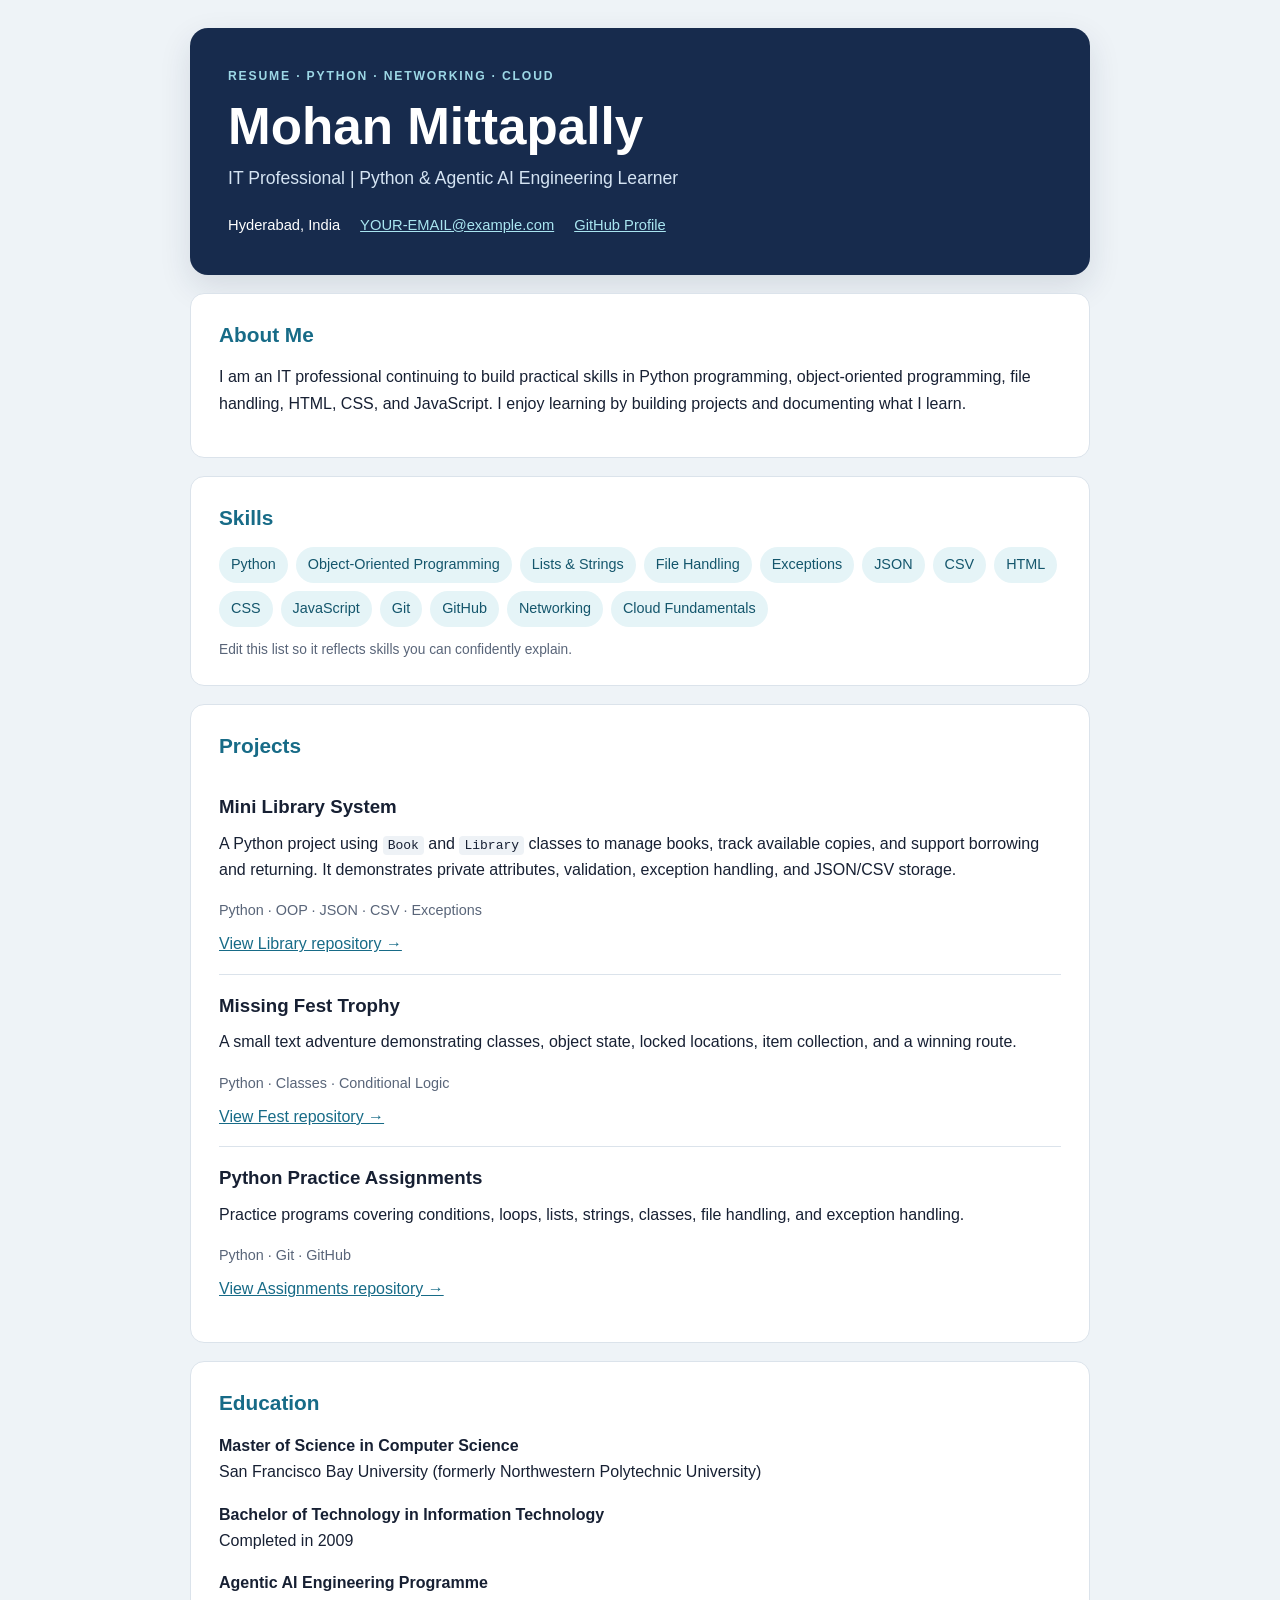
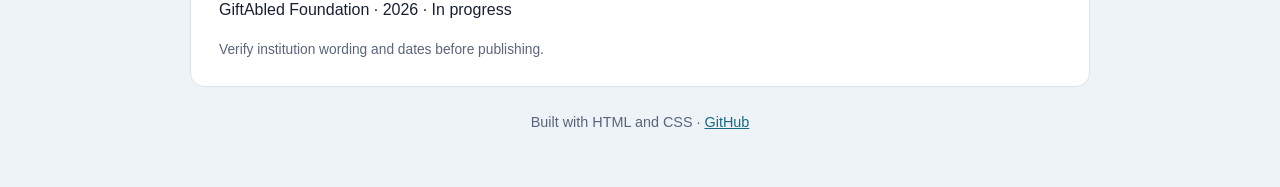
==== resume/index.html @ e9dd93b5 "Add files via upload" ====
<!DOCTYPE html>
<html lang="en">
<head>
  <meta charset="UTF-8">
  <meta name="viewport" content="width=device-width, initial-scale=1">
  <title>Mohan Mittapally | Resume</title>
  <link rel="stylesheet" href="style.css">
</head>
<body>
<main class="container">
  <header class="hero">
    <p class="eyebrow">RESUME · PYTHON · NETWORKING · CLOUD</p>
    <h1>Mohan Mittapally</h1>
    <p class="role">IT Professional | Python &amp; Agentic AI Engineering Learner</p>
    <div class="contact">
      <span>Hyderabad, India</span>
      <span><a href="mailto:YOUR-EMAIL@example.com">YOUR-EMAIL@example.com</a></span>
      <span><a href="https://github.com/mohanmitta097" target="_blank" rel="noopener">GitHub Profile</a></span>
    </div>
  </header>
  <section class="panel">
    <h2>About Me</h2>
    <p>I am an IT professional continuing to build practical skills in Python programming, object-oriented programming, file handling, HTML, CSS, and JavaScript. I enjoy learning by building projects and documenting what I learn.</p>
  </section>
  <section class="panel">
    <h2>Skills</h2>
    <ul class="chips">
      <li>Python</li><li>Object-Oriented Programming</li><li>Lists &amp; Strings</li>
      <li>File Handling</li><li>Exceptions</li><li>JSON</li><li>CSV</li>
      <li>HTML</li><li>CSS</li><li>JavaScript</li><li>Git</li><li>GitHub</li>
      <li>Networking</li><li>Cloud Fundamentals</li>
    </ul>
    <p class="note">Edit this list so it reflects skills you can confidently explain.</p>
  </section>
  <section class="panel">
    <h2>Projects</h2>
    <article class="project">
      <h3>Mini Library System</h3>
      <p>A Python project using <code>Book</code> and <code>Library</code> classes to manage books, track available copies, and support borrowing and returning. It demonstrates private attributes, validation, exception handling, and JSON/CSV storage.</p>
      <p class="tags">Python · OOP · JSON · CSV · Exceptions</p>
      <a href="https://github.com/mohanmitta097/Library-" target="_blank" rel="noopener">View Library repository →</a>
    </article>
    <article class="project">
      <h3>Missing Fest Trophy</h3>
      <p>A small text adventure demonstrating classes, object state, locked locations, item collection, and a winning route.</p>
      <p class="tags">Python · Classes · Conditional Logic</p>
      <a href="https://github.com/mohanmitta097/Fest-" target="_blank" rel="noopener">View Fest repository →</a>
    </article>
    <article class="project">
      <h3>Python Practice Assignments</h3>
      <p>Practice programs covering conditions, loops, lists, strings, classes, file handling, and exception handling.</p>
      <p class="tags">Python · Git · GitHub</p>
      <a href="https://github.com/mohanmitta097/Assignments-" target="_blank" rel="noopener">View Assignments repository →</a>
    </article>
  </section>
  <section class="panel">
    <h2>Education</h2>
    <p><strong>Master of Science in Computer Science</strong><br>San Francisco Bay University (formerly Northwestern Polytechnic University)</p>
    <p><strong>Bachelor of Technology in Information Technology</strong><br>Completed in 2009</p>
    <p><strong>Agentic AI Engineering Programme</strong><br>GiftAbled Foundation · 2026 · In progress</p>
    <p class="note">Verify institution wording and dates before publishing.</p>
  </section>
  <footer>Built with HTML and CSS · <a href="https://github.com/mohanmitta097" target="_blank" rel="noopener">GitHub</a></footer>
</main>
</body>
</html>
---- resume/style.css ----
* { box-sizing: border-box; }
:root { --ink:#172033; --muted:#596579; --accent:#176b87; --accent-soft:#e5f4f7; --paper:#fff; --background:#eef3f7; --line:#dbe3eb; }
body { margin:0; padding:28px 16px; background:var(--background); color:var(--ink); font-family:Arial,Helvetica,sans-serif; line-height:1.65; }
.container { max-width:900px; margin:0 auto; }
.hero { background:#172b4d; color:white; border-radius:18px; padding:38px; box-shadow:0 12px 32px rgba(23,43,77,.12); }
.eyebrow { font-size:.76rem; letter-spacing:.15em; color:#9dd8e6; font-weight:bold; }
h1 { font-size:clamp(2rem,5vw,3.2rem); line-height:1.12; margin:8px 0; }
.role { color:#d5e4f3; font-size:1.1rem; margin:0 0 20px; }
.contact { display:flex; flex-wrap:wrap; gap:10px 20px; font-size:.92rem; }
a { color:var(--accent); } .hero a { color:#a9e5f0; }
.panel { background:var(--paper); border:1px solid var(--line); border-radius:14px; padding:24px 28px; margin-top:18px; }
h2 { margin:0 0 12px; color:var(--accent); font-size:1.3rem; } h3 { margin:0 0 8px; } p { margin-top:0; }
.chips { display:flex; flex-wrap:wrap; gap:8px; list-style:none; padding:0; margin:0; }
.chips li { background:var(--accent-soft); color:#14566c; border-radius:999px; padding:6px 12px; font-size:.9rem; }
.project { padding:16px 0; border-top:1px solid var(--line); } .project:first-of-type { border-top:0; }
.tags { color:var(--muted); font-size:.9rem; margin-bottom:8px; } .note { color:var(--muted); font-size:.86rem; margin:12px 0 0; }
code { background:#eef2f6; padding:2px 5px; border-radius:4px; }
footer { text-align:center; padding:24px 8px; color:var(--muted); font-size:.9rem; }
@media (max-width:600px) { body { padding:12px; } .hero,.panel { padding:22px 18px; } .contact { flex-direction:column; gap:4px; } }
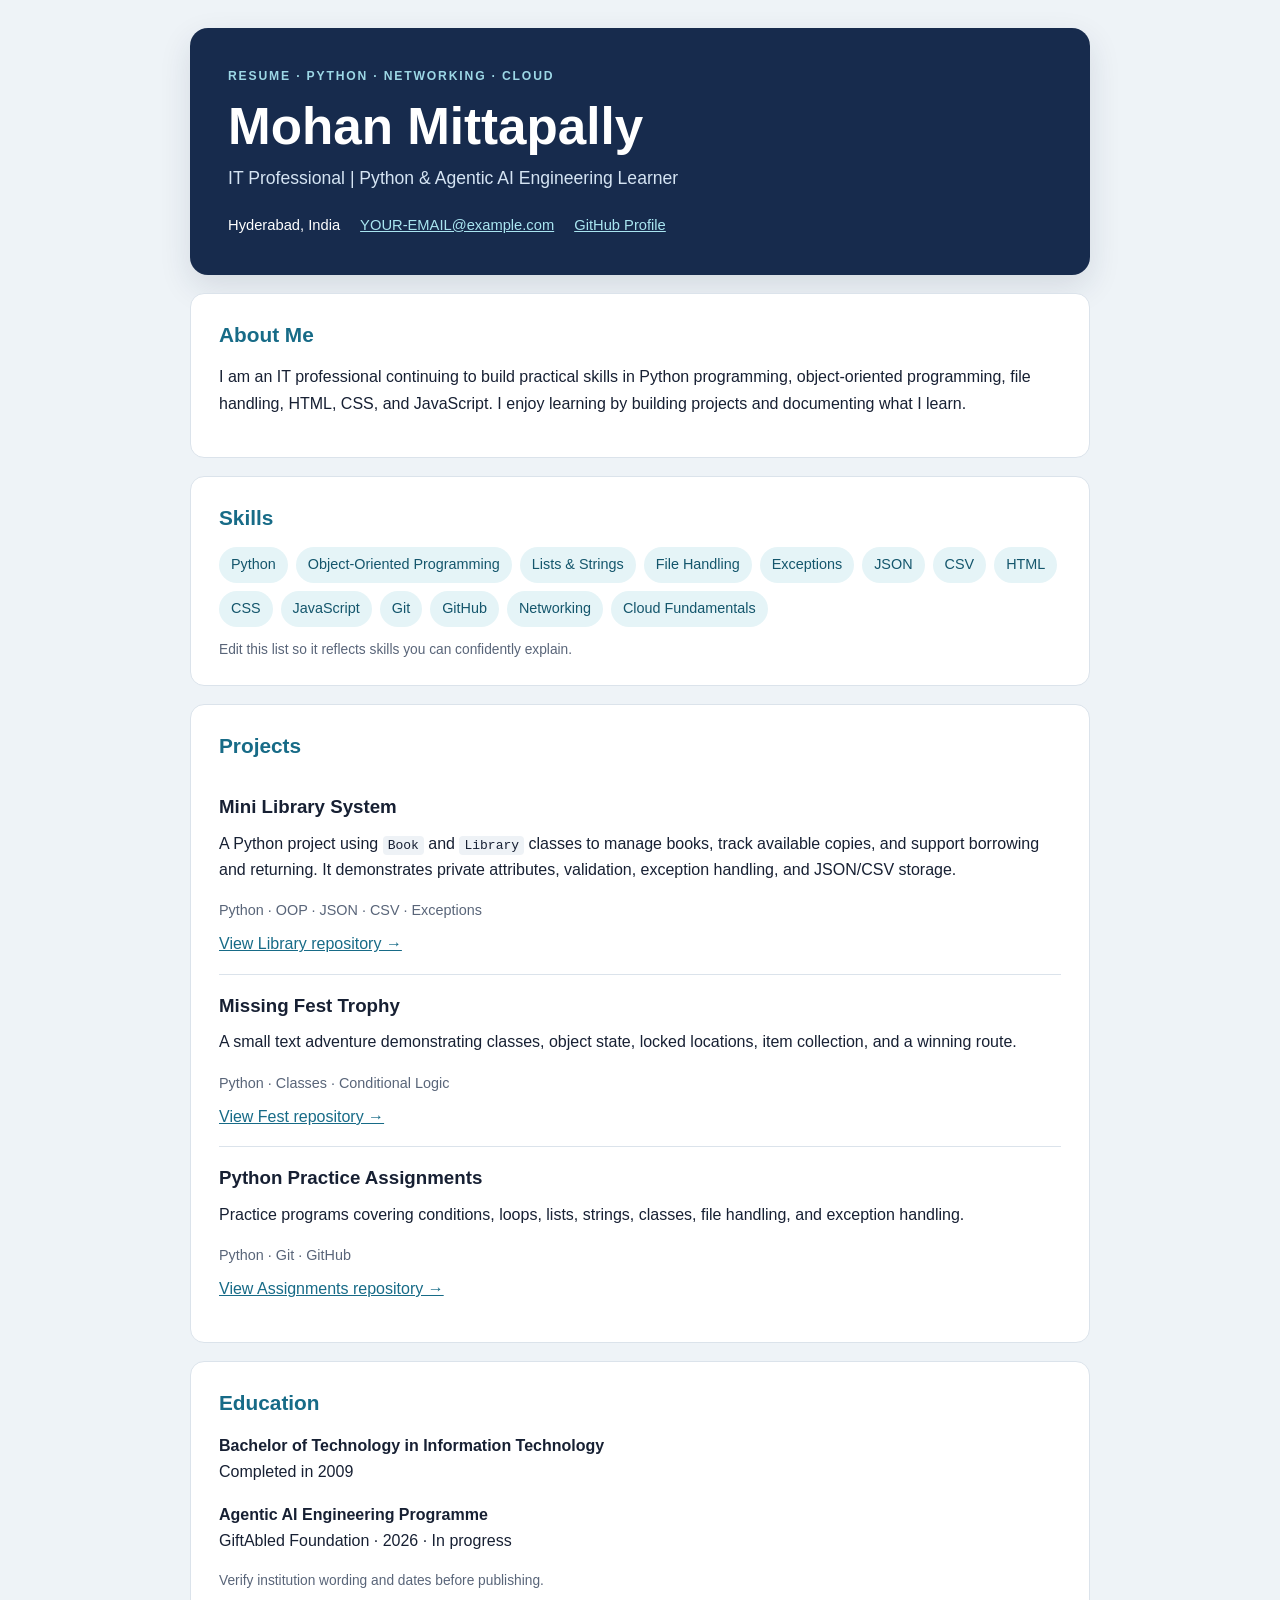
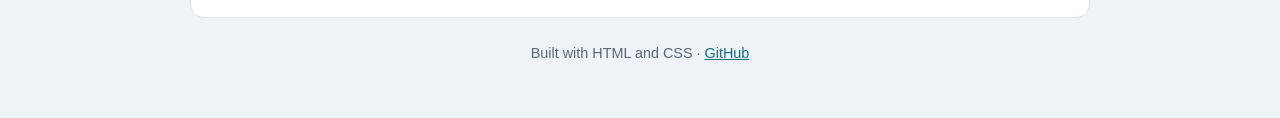
==== commit 4a621c1b: "Remove Master's degree entry from education section" ====
--- a/resume/index.html
+++ b/resume/index.html
@@ -55,7 +55,6 @@
   </section>
   <section class="panel">
     <h2>Education</h2>
-    <p><strong>Master of Science in Computer Science</strong><br>San Francisco Bay University (formerly Northwestern Polytechnic University)</p>
     <p><strong>Bachelor of Technology in Information Technology</strong><br>Completed in 2009</p>
     <p><strong>Agentic AI Engineering Programme</strong><br>GiftAbled Foundation · 2026 · In progress</p>
     <p class="note">Verify institution wording and dates before publishing.</p>
